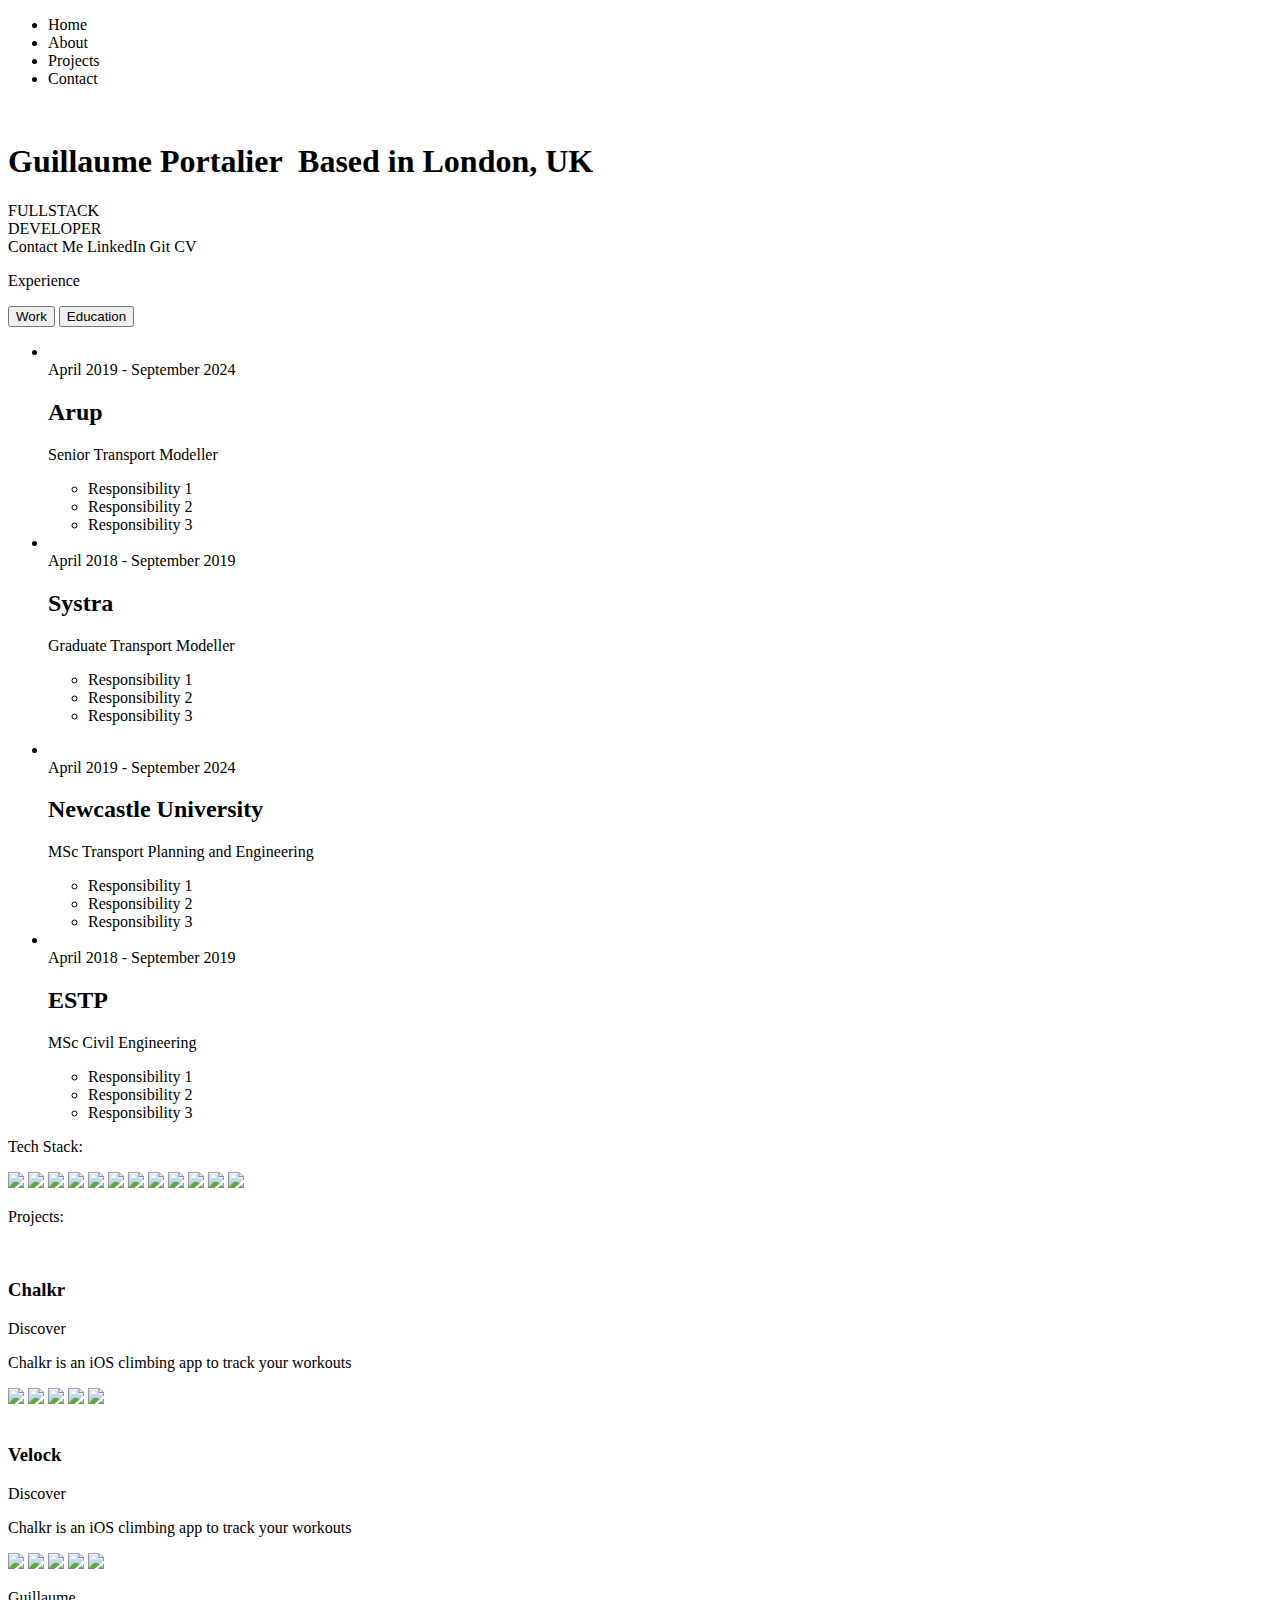
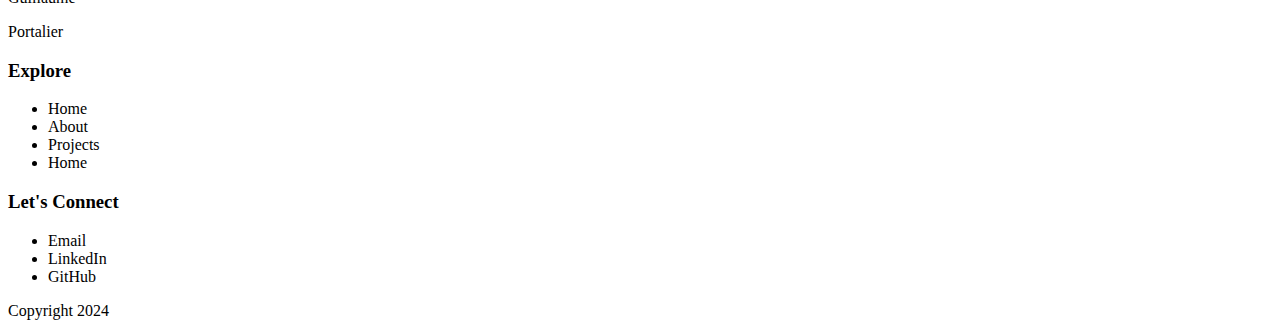
==== src/index.html @ f4f1e3ec "feat: base HTML structure" ====
<!doctype html>
<html class="no-js" lang="">
    <head>
        <meta charset="utf-8">
        <meta http-equiv="x-ua-compatible" content="ie=edge">
        <title>Guillaume Portalier</title>
        <meta name="description" content="">
        <meta name="viewport" content="width=device-width, initial-scale=1">

        <link rel="apple-touch-icon" href="/apple-touch-icon.png">
        <!-- Place favicon.ico in the root directory -->

    </head>
    <body>


        <header>
            <nav>
                <ul>
                    <li>Home</li>
                    <li>About</li>
                    <li>Projects</li>
                    <li>Contact</li>
                </ul>
            </nav>
        <header>


        <div class='hero-section'>
            <main>
                <img></img>
                <h1>
                    <span>Guillaume Portalier</span>
                    <span>
                        <img></img>
                        <span> Based in London, UK</span>
                    </span>
                </h1>

                <div class='job-role'>
                    <div>FULLSTACK</div>
                    <div>DEVELOPER</div>
                </div>

                <div class='button-container')>
                    <a>Contact Me</a>
                    <a>LinkedIn</a>
                    <a>Git</a>
                    <a>CV</a>
                </div>

            </main>

            <section></section>
            <div class='empty'></div>

            <section>
                <p>Experience</p>
                <div class='experience-selector'>
                    <button>Work</button>
                    <button>Education</button>
                </div>

                <div class='work-section'>
                    <ul>
                        <li>
                            <img class='logo'></img>
                            <div class='description'>
                                <time>April 2019 - September 2024</time>
                                <h2>Arup</h2>
                                <p>Senior Transport Modeller</p>
                                <div class='bullet-points'>
                                    <ul>
                                        <li>Responsibility 1</li>
                                        <li>Responsibility 2</li>
                                        <li>Responsibility 3</li>
                                    </ul>
                                </div>
                            </div>
                        </li>
                        <li>
                            <img class='logo'></img>
                            <div class='description'>
                                <time>April 2018 - September 2019</time>
                                <h2>Systra</h2>
                                <p>Graduate Transport Modeller</p>
                                <div class='bullet-points'>
                                    <ul>
                                        <li>Responsibility 1</li>
                                        <li>Responsibility 2</li>
                                        <li>Responsibility 3</li>
                                    </ul>
                                </div>
                            </div>
                        </li>
                    </ul>
                </div>
                <div class='education-section'>
                    <ul>
                        <li>
                            <img class='logo'></img>
                            <div class='description'>
                                <time>April 2019 - September 2024</time>
                                <h2>Newcastle University</h2>
                                <p>MSc Transport Planning and Engineering</p>
                                <div class='bullet-points'>
                                    <ul>
                                        <li>Responsibility 1</li>
                                        <li>Responsibility 2</li>
                                        <li>Responsibility 3</li>
                                    </ul>
                                </div>
                            </div>
                        </li>
                        <li>
                            <img class='logo'></img>
                            <div class='description'>
                                <time>April 2018 - September 2019</time>
                                <h2>ESTP</h2>
                                <p>MSc Civil Engineering</p>
                                <div class='bullet-points'>
                                    <ul>
                                        <li>Responsibility 1</li>
                                        <li>Responsibility 2</li>
                                        <li>Responsibility 3</li>
                                    </ul>
                                </div>
                            </div>
                        </li>
                    </ul>
                </div>

            </section>

            <section></section>
            <div class='empty'></div>

            <section>
                <div class='technologies'>
                    <p>Tech Stack:</p>
                    <div class='logos'>
                        <img src="https://img.shields.io/badge/logo-javascript-blue?logo=javascript&logoColor=f5f5f5"/>
                        <img src="https://img.shields.io/badge/logo-typescript-blue?logo=typescript&logoColor=f5f5f5"/>
                        <img src="https://img.shields.io/badge/logo-postgresql-blue?logo=postgresql&logoColor=f5f5f5"/>
                        <img src="https://img.shields.io/badge/logo-python-blue?logo=python&logoColor=f5f5f5"/>
                        <img src="https://img.shields.io/badge/logo-html5-blue?logo=html5&logoColor=f5f5f5"/>
                        <img src="https://img.shields.io/badge/logo-css-blue?logo=css&logoColor=f5f5f5"/>
                        <img src="https://img.shields.io/badge/logo-react-blue?logo=react&logoColor=f5f5f5"/>
                        <img src="https://img.shields.io/badge/logo-nodejs-blue?logo=nodejs&logoColor=f5f5f5"/>
                        <img src="https://img.shields.io/badge/logo-fastapi-blue?logo=fastapi&logoColor=f5f5f5"/>
                        <img src="https://img.shields.io/badge/logo-pytest-blue?logo=pytest&logoColor=f5f5f5"/>
                        <img src="https://img.shields.io/badge/logo-jest-blue?logo=jest&logoColor=f5f5f5"/>
                        <img src="https://img.shields.io/badge/logo-git-blue?logo=git&logoColor=f5f5f5"/>
                    </div>
                </div>
            </section>

            <section></section>
            <div class='empty'></div>

            <section>
                <div class='projects'>
                    <p>Projects:</p>
                    <div class='project-container'>
                        <a>
                            <img/>
                            <div class='project-card'>
                                <div class='project-header'>
                                    <h3>Chalkr</h3>
                                    <a>Discover</a>
                                </div>
                                <p>Chalkr is an iOS climbing app to track your workouts</p>
                                <div class='project-technologies'>
                                    <img src="https://img.shields.io/badge/logo-css-blue?logo=css&logoColor=f5f5f5"/>
                                    <img src="https://img.shields.io/badge/logo-react-blue?logo=react&logoColor=f5f5f5"/>
                                    <img src="https://img.shields.io/badge/logo-nodejs-blue?logo=nodejs&logoColor=f5f5f5"/>
                                    <img src="https://img.shields.io/badge/logo-fastapi-blue?logo=fastapi&logoColor=f5f5f5"/>
                                    <img src="https://img.shields.io/badge/logo-git-blue?logo=git&logoColor=f5f5f5"/>
                                </div>
                            </div>
                        </a>
                        <a>
                            <img/>
                            <div class='project-card'>
                                <div class='project-header'>
                                    <h3>Velock</h3>
                                    <a>Discover</a>
                                </div>
                                <p>Chalkr is an iOS climbing app to track your workouts</p>
                                <div class='project-technologies'>
                                    <img src="https://img.shields.io/badge/logo-css-blue?logo=css&logoColor=f5f5f5"/>
                                    <img src="https://img.shields.io/badge/logo-react-blue?logo=react&logoColor=f5f5f5"/>
                                    <img src="https://img.shields.io/badge/logo-nodejs-blue?logo=nodejs&logoColor=f5f5f5"/>
                                    <img src="https://img.shields.io/badge/logo-fastapi-blue?logo=fastapi&logoColor=f5f5f5"/>
                                    <img src="https://img.shields.io/badge/logo-git-blue?logo=git&logoColor=f5f5f5"/>
                                </div>
                            </div>
                        </a>
                    </div>
                </div>
            </section>

            <section></section>
            <div class='empty'></div>

            <section>
                <footer class='contact'>
                    <div class='footer-name'>
                        <p>Guillaume</p>
                        <p>Portalier</p>
                    </div>

                    <div class='footer-columns'>
                        <div class='footer-nav'>
                            <h3>Explore</h3>
                            <ul>
                                <li>
                                    <a>Home</a>
                                </li>
                                <li>
                                    <a>About</a>
                                </li>
                                <li>
                                    <a>Projects</a>
                                </li>
                                <li>
                                    <a>Home</a>
                                </li>
                            </ul>
                        </div>

                        <div class='footer-connect'>
                            <h3>Let's Connect</h3>
                            <ul>
                                <li>
                                    <a>Email</a>
                                </li>
                                <li>
                                    <a>LinkedIn</a>
                                </li>
                                <li>
                                    <a>GitHub</a>
                                </li>
                        </div>
                    </div>
                </footer>
                <div>
                    <p>Copyright 2024</p>
                </div>
            </section>
        </div>


    </body>
</html>
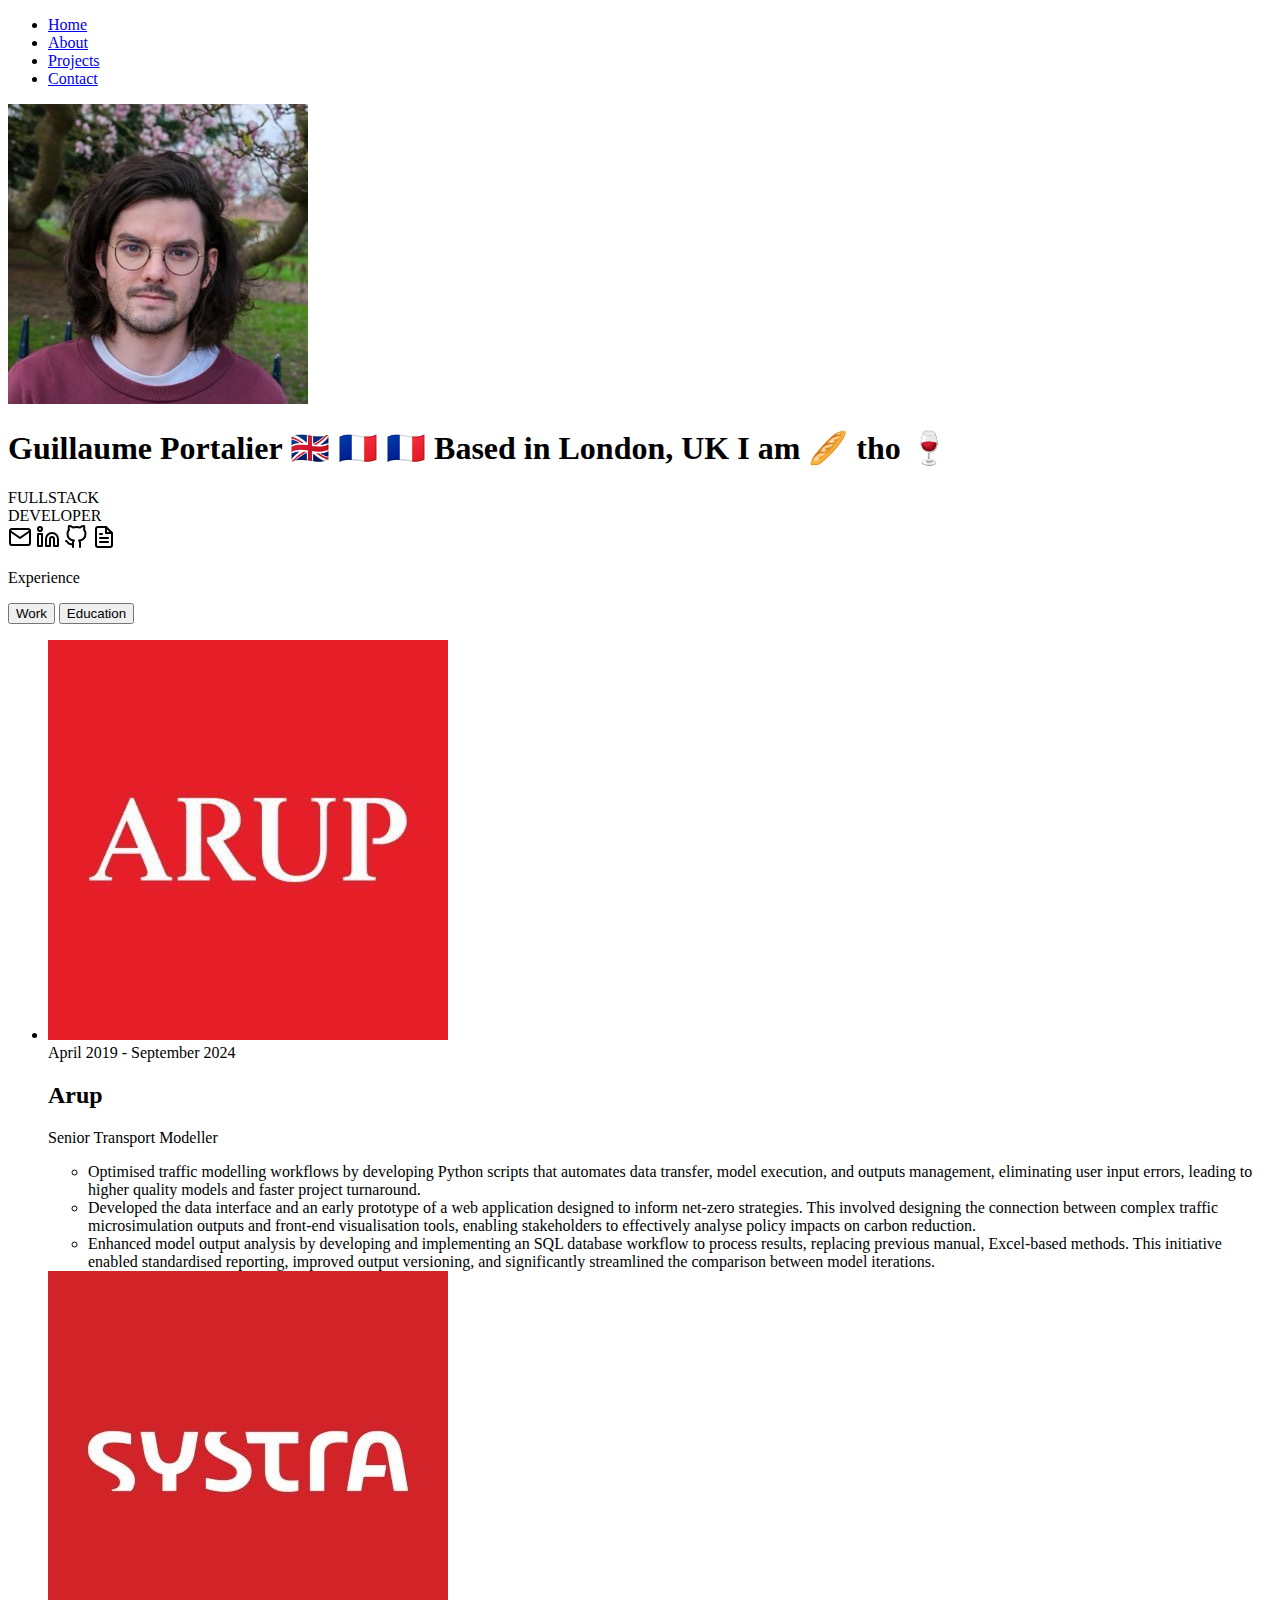
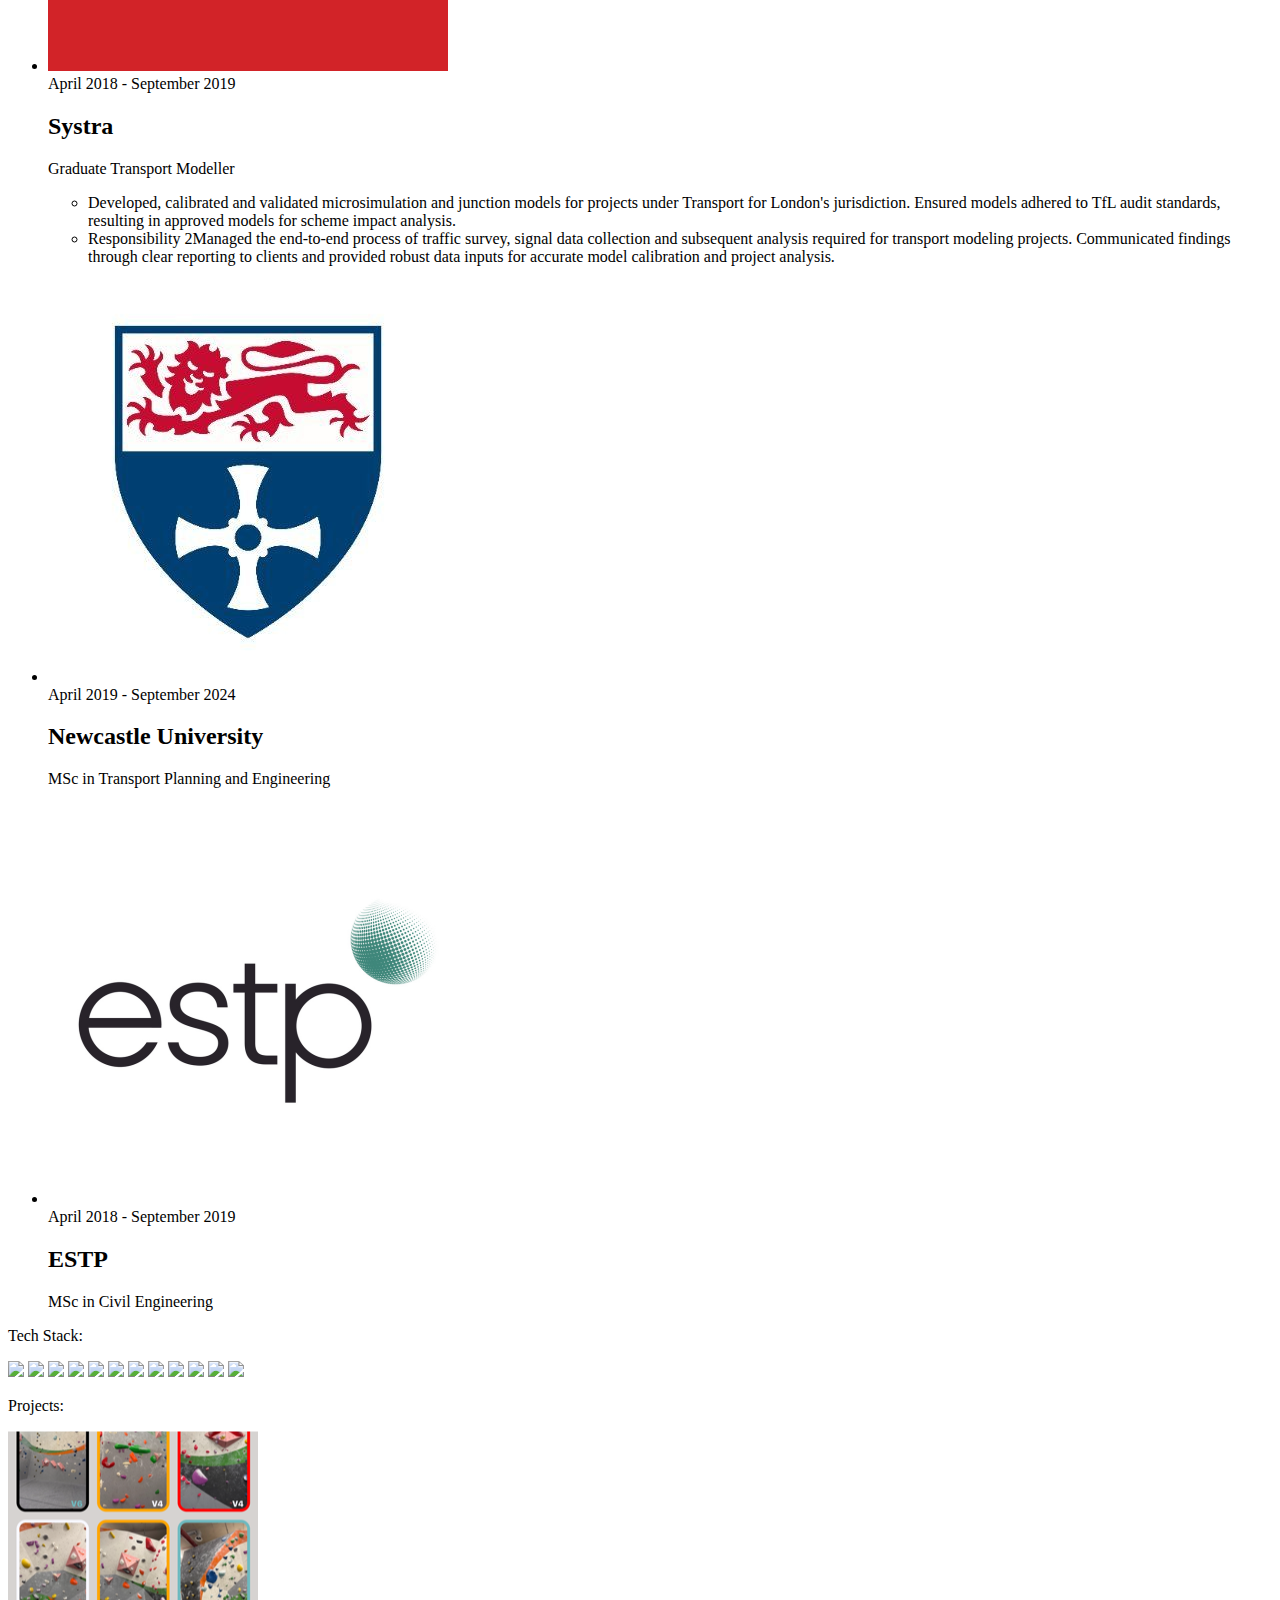
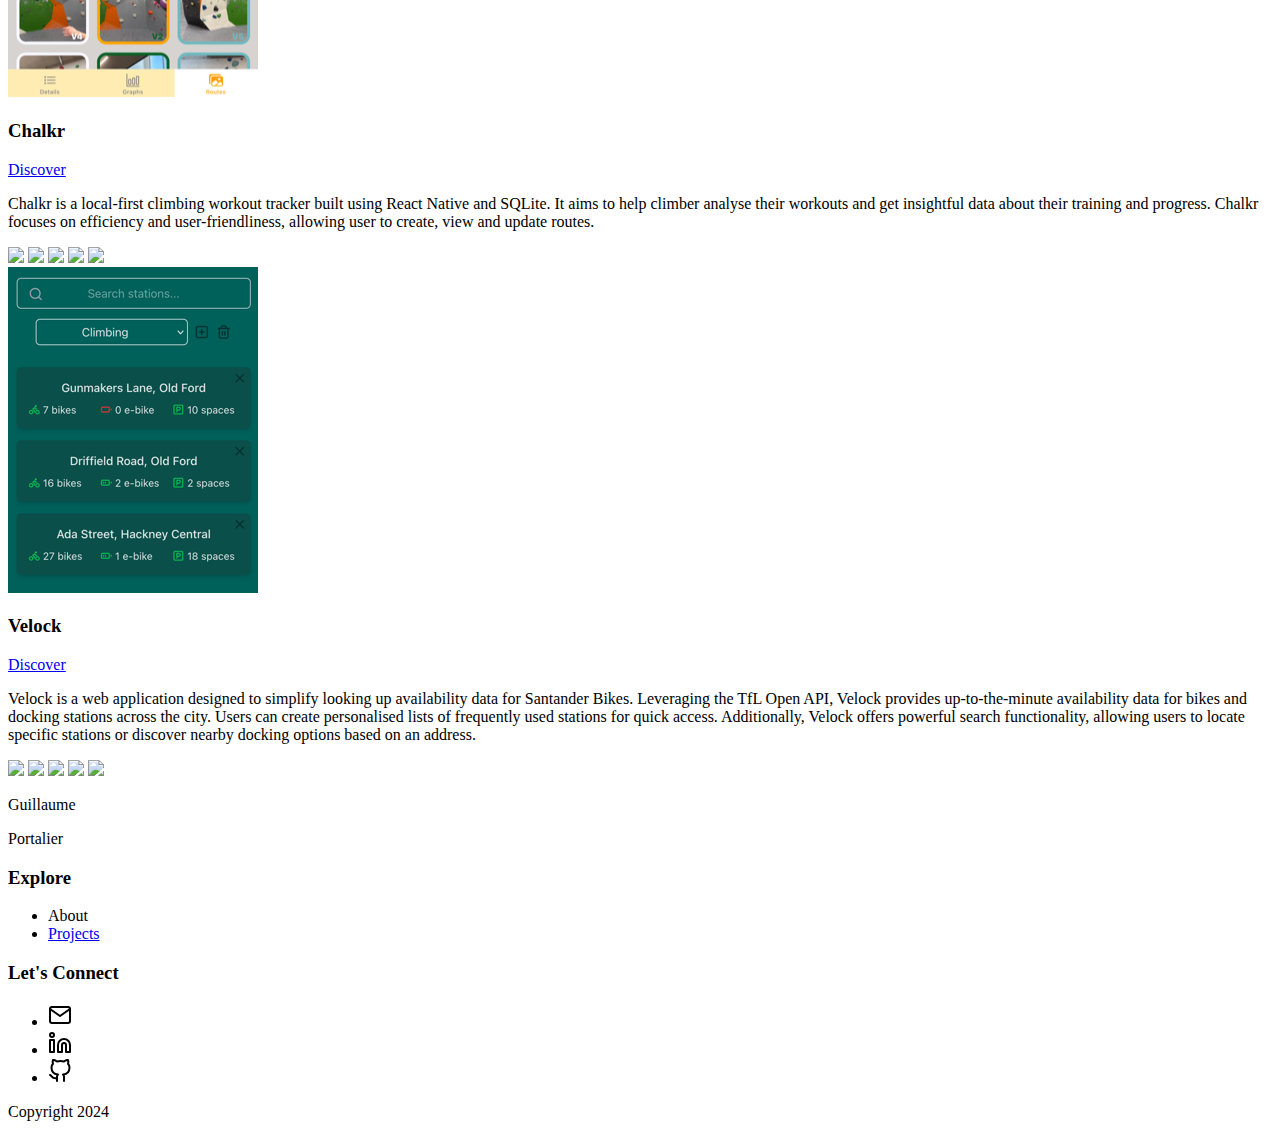
==== commit dc7b4c75: "feat: HTML content, hrefs and icons" ====
--- a/src/index.html
+++ b/src/index.html
@@ -17,23 +17,26 @@
         <header>
             <nav>
                 <ul>
-                    <li>Home</li>
-                    <li>About</li>
-                    <li>Projects</li>
-                    <li>Contact</li>
+                    <li><a href='/'>Home</a></li>
+                    <li><a href='#about'>About</a></li>
+                    <li><a href='#projects'>Projects</a></li>
+                    <li><a href='#contact'>Contact</a></li>
                 </ul>
             </nav>
         <header>
 
 
-        <div class='hero-section'>
+        <div class='hero-section' id="home">
             <main>
-                <img></img>
+                <img src="../assets/img/profile-pic.jpg"></img>
                 <h1>
                     <span>Guillaume Portalier</span>
                     <span>
-                        <img></img>
-                        <span> Based in London, UK</span>
+                        <span>🇬🇧</span>
+                        <span>🇫🇷</span>
+                        <span>🇫🇷</span>
+                        <span>Based in London, UK</span>
+                        <span>I am 🥖 tho 🍷</span>
                     </span>
                 </h1>
 
@@ -43,10 +46,10 @@
                 </div>
 
                 <div class='button-container')>
-                    <a>Contact Me</a>
-                    <a>LinkedIn</a>
-                    <a>Git</a>
-                    <a>CV</a>
+                    <a href="mailto:portalier.g@gmail.com" target="_blank"><img src="../assets/svg/mail.svg"/></a>
+                    <a href="https://www.linkedin.com/in/guillaumeportalier/" target="_blank"><img src="../assets/svg/linkedin.svg"/></a>
+                    <a href="https://github.com/Portavion" target="_blank"><img src="../assets/svg/github.svg"/></a>
+                    <a href="../assets/240417 - Guillaume Portalier Resume.pdf" target="_blank"><img src="../assets/svg/file-text.svg"/></a>
                 </div>
 
             </main>
@@ -54,7 +57,7 @@
             <section></section>
             <div class='empty'></div>
 
-            <section>
+            <section id="experience">
                 <p>Experience</p>
                 <div class='experience-selector'>
                     <button>Work</button>
@@ -64,31 +67,35 @@
                 <div class='work-section'>
                     <ul>
                         <li>
-                            <img class='logo'></img>
+                            <img class='logo' src="../assets/img/arup.jpeg"></img>
                             <div class='description'>
                                 <time>April 2019 - September 2024</time>
                                 <h2>Arup</h2>
                                 <p>Senior Transport Modeller</p>
                                 <div class='bullet-points'>
                                     <ul>
-                                        <li>Responsibility 1</li>
-                                        <li>Responsibility 2</li>
-                                        <li>Responsibility 3</li>
+                                        <li>Optimised traffic modelling workflows by developing Python scripts that automates data transfer, model execution, and outputs management, eliminating user input errors, leading to higher quality models and faster project turnaround.
+</li>
+                                        <li>Developed the data interface and an early prototype of a web application designed to inform net-zero strategies. This involved designing the connection between complex traffic microsimulation outputs and front-end visualisation tools, enabling stakeholders to effectively analyse policy impacts on carbon reduction.
+</li>
+                                        <li>Enhanced model output analysis by developing and implementing an SQL database workflow to process results, replacing previous manual, Excel-based methods. This initiative enabled standardised reporting, improved output versioning, and significantly streamlined the comparison between model iterations.
+</li>
                                     </ul>
                                 </div>
                             </div>
                         </li>
                         <li>
-                            <img class='logo'></img>
+                            <img class='logo' src="../assets/img/systra.jpeg"></img>
                             <div class='description'>
                                 <time>April 2018 - September 2019</time>
                                 <h2>Systra</h2>
                                 <p>Graduate Transport Modeller</p>
                                 <div class='bullet-points'>
                                     <ul>
-                                        <li>Responsibility 1</li>
-                                        <li>Responsibility 2</li>
-                                        <li>Responsibility 3</li>
+                                        <li>Developed, calibrated and validated microsimulation and junction models for projects under Transport for London's jurisdiction. Ensured models adhered to TfL audit standards, resulting in approved models for scheme impact analysis.
+</li>
+<li>Responsibility 2Managed the end-to-end process of traffic survey, signal data collection and subsequent analysis required for transport modeling projects. Communicated findings through clear reporting to clients and provided robust data inputs for accurate model calibration and project analysis.
+</li>
                                     </ul>
                                 </div>
                             </div>
@@ -98,33 +105,19 @@
                 <div class='education-section'>
                     <ul>
                         <li>
-                            <img class='logo'></img>
+                            <img class='logo' src="../assets/img/newcastle.jpeg"></img>
                             <div class='description'>
                                 <time>April 2019 - September 2024</time>
                                 <h2>Newcastle University</h2>
-                                <p>MSc Transport Planning and Engineering</p>
-                                <div class='bullet-points'>
-                                    <ul>
-                                        <li>Responsibility 1</li>
-                                        <li>Responsibility 2</li>
-                                        <li>Responsibility 3</li>
-                                    </ul>
-                                </div>
-                            </div>
-                        </li>
-                        <li>
-                            <img class='logo'></img>
+                                <p>MSc in Transport Planning and Engineering</p>
+                            </div>
+                        </li>
+                        <li>
+                            <img class='logo' src="../assets/img/estp.png"></img>
                             <div class='description'>
                                 <time>April 2018 - September 2019</time>
                                 <h2>ESTP</h2>
-                                <p>MSc Civil Engineering</p>
-                                <div class='bullet-points'>
-                                    <ul>
-                                        <li>Responsibility 1</li>
-                                        <li>Responsibility 2</li>
-                                        <li>Responsibility 3</li>
-                                    </ul>
-                                </div>
+                                <p>MSc in Civil Engineering</p>
                             </div>
                         </li>
                     </ul>
@@ -135,7 +128,7 @@
             <section></section>
             <div class='empty'></div>
 
-            <section>
+            <section id="technologies">
                 <div class='technologies'>
                     <p>Tech Stack:</p>
                     <div class='logos'>
@@ -158,18 +151,18 @@
             <section></section>
             <div class='empty'></div>
 
-            <section>
+            <section id="projects">
                 <div class='projects'>
                     <p>Projects:</p>
                     <div class='project-container'>
-                        <a>
-                            <img/>
+                        <div>
+                            <img src="../assets/img/chalkr-img.png"/>
                             <div class='project-card'>
                                 <div class='project-header'>
                                     <h3>Chalkr</h3>
-                                    <a>Discover</a>
-                                </div>
-                                <p>Chalkr is an iOS climbing app to track your workouts</p>
+                                    <a href="https://github.com/Portavion/Chalkr" target="_blank">Discover</a>
+                                </div>
+                                <p>Chalkr is a local-first climbing workout tracker built using React Native and SQLite. It aims to help climber analyse their workouts and get insightful data about their training and progress. Chalkr focuses on efficiency and user-friendliness, allowing user to create, view and update routes.</p>
                                 <div class='project-technologies'>
                                     <img src="https://img.shields.io/badge/logo-css-blue?logo=css&logoColor=f5f5f5"/>
                                     <img src="https://img.shields.io/badge/logo-react-blue?logo=react&logoColor=f5f5f5"/>
@@ -178,15 +171,15 @@
                                     <img src="https://img.shields.io/badge/logo-git-blue?logo=git&logoColor=f5f5f5"/>
                                 </div>
                             </div>
-                        </a>
-                        <a>
-                            <img/>
+                        </div>
+                        <div>
+                            <img src="../assets/img/velock-screenshot.png"/>
                             <div class='project-card'>
                                 <div class='project-header'>
                                     <h3>Velock</h3>
-                                    <a>Discover</a>
-                                </div>
-                                <p>Chalkr is an iOS climbing app to track your workouts</p>
+                                    <a href="https://github.com/Portavion/velock" target="_blank">Discover</a>
+                                </div>
+                                <p>Velock is a web application designed to simplify looking up availability data for Santander Bikes. Leveraging the TfL Open API, Velock provides up-to-the-minute availability data for bikes and docking stations across the city. Users can create personalised lists of frequently used stations for quick access. Additionally, Velock offers powerful search functionality, allowing users to locate specific stations or discover nearby docking options based on an address. </p>
                                 <div class='project-technologies'>
                                     <img src="https://img.shields.io/badge/logo-css-blue?logo=css&logoColor=f5f5f5"/>
                                     <img src="https://img.shields.io/badge/logo-react-blue?logo=react&logoColor=f5f5f5"/>
@@ -195,15 +188,15 @@
                                     <img src="https://img.shields.io/badge/logo-git-blue?logo=git&logoColor=f5f5f5"/>
                                 </div>
                             </div>
-                        </a>
-                    </div>
-                </div>
-            </section>
-
-            <section></section>
-            <div class='empty'></div>
-
-            <section>
+                        </div>
+                    </div>
+                </div>
+            </section>
+
+            <section></section>
+            <div class='empty'></div>
+
+            <section id="contact">
                 <footer class='contact'>
                     <div class='footer-name'>
                         <p>Guillaume</p>
@@ -215,16 +208,10 @@
                             <h3>Explore</h3>
                             <ul>
                                 <li>
-                                    <a>Home</a>
-                                </li>
-                                <li>
-                                    <a>About</a>
-                                </li>
-                                <li>
-                                    <a>Projects</a>
-                                </li>
-                                <li>
-                                    <a>Home</a>
+                                    <a target="#home">About</a>
+                                </li>
+                                <li>
+                                    <a href="#projects">Projects</a>
                                 </li>
                             </ul>
                         </div>
@@ -233,13 +220,13 @@
                             <h3>Let's Connect</h3>
                             <ul>
                                 <li>
-                                    <a>Email</a>
-                                </li>
-                                <li>
-                                    <a>LinkedIn</a>
-                                </li>
-                                <li>
-                                    <a>GitHub</a>
+                                    <a href="mailto:portalier.g@gmail.com" target="_blank"><img src="../assets/svg/mail.svg"/></a>
+                                </li>
+                                <li>
+                                    <a href="mailto:portalier.g@gmail.com" target="_blank"><img src="../assets/svg/linkedin.svg"/></a>
+                                </li>
+                                <li>
+                                    <a href="mailto:portalier.g@gmail.com" target="_blank"><img src="../assets/svg/github.svg"/></a>
                                 </li>
                         </div>
                     </div>
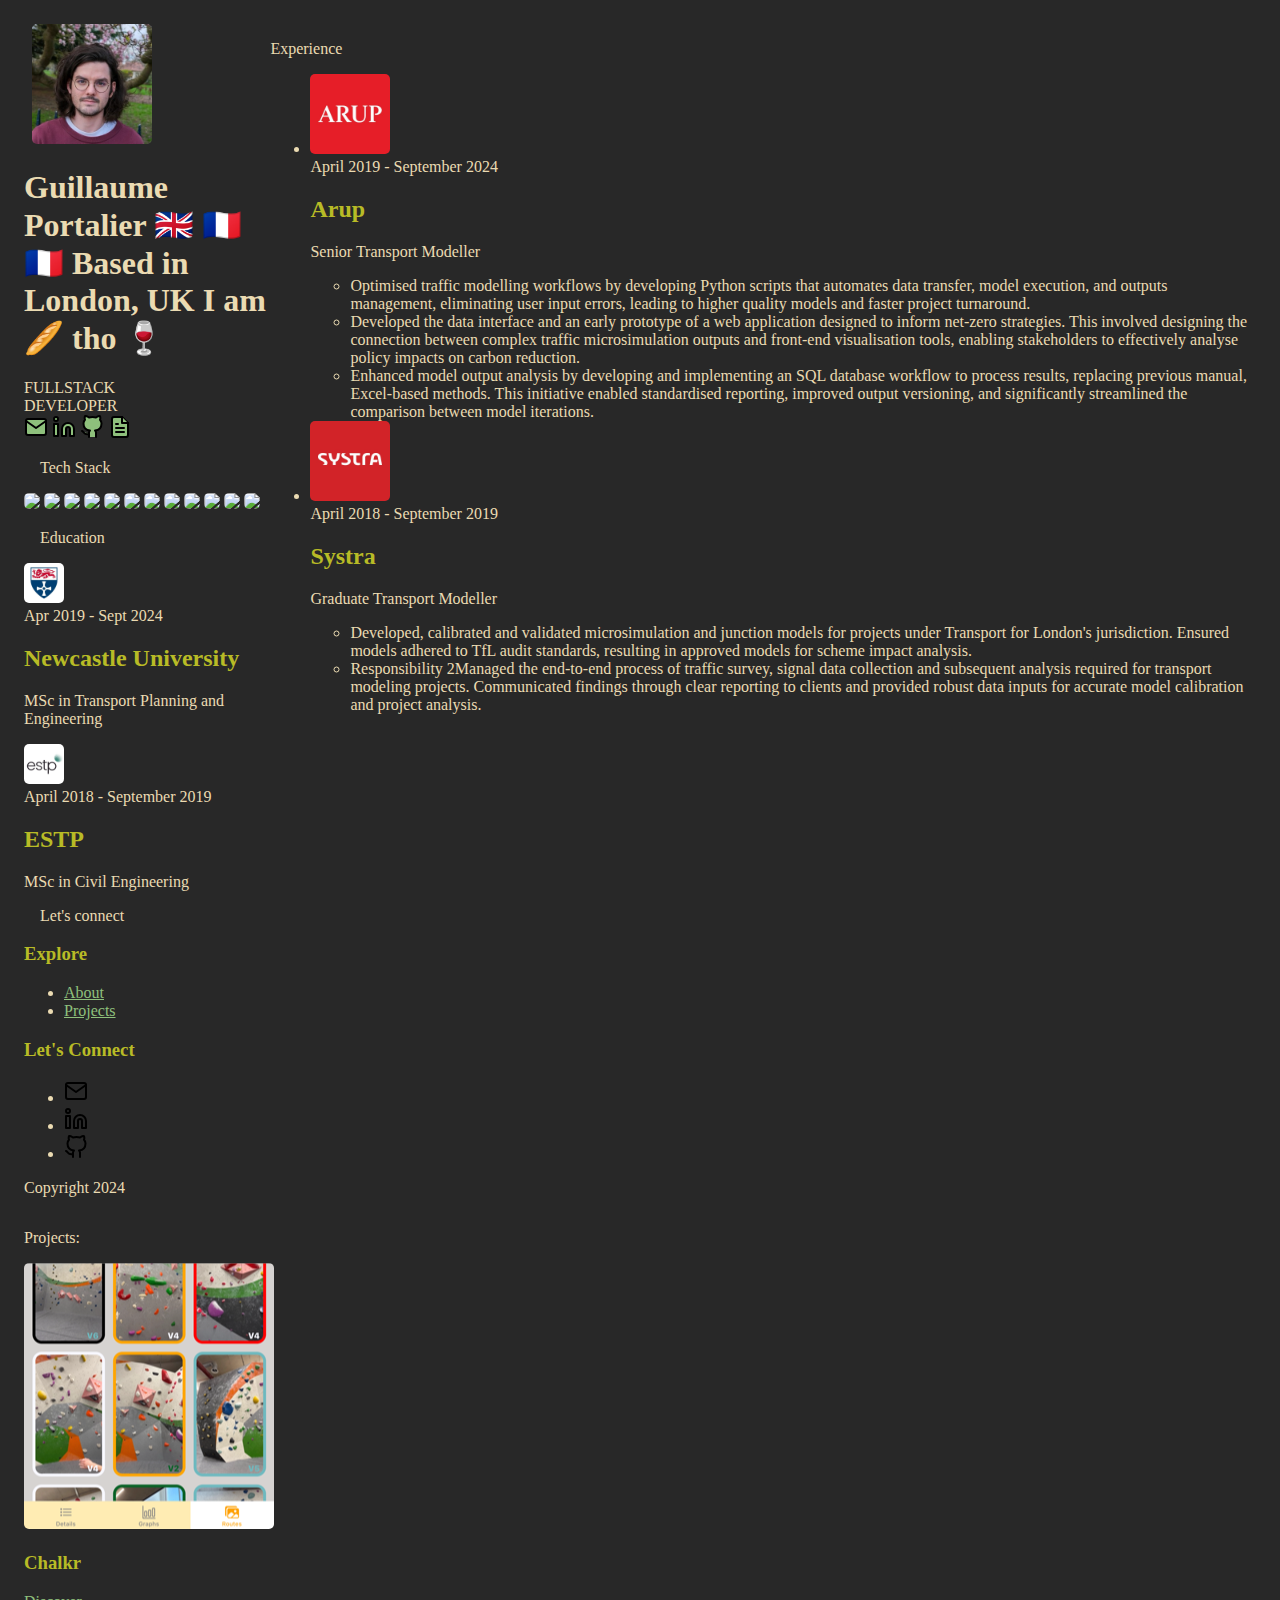
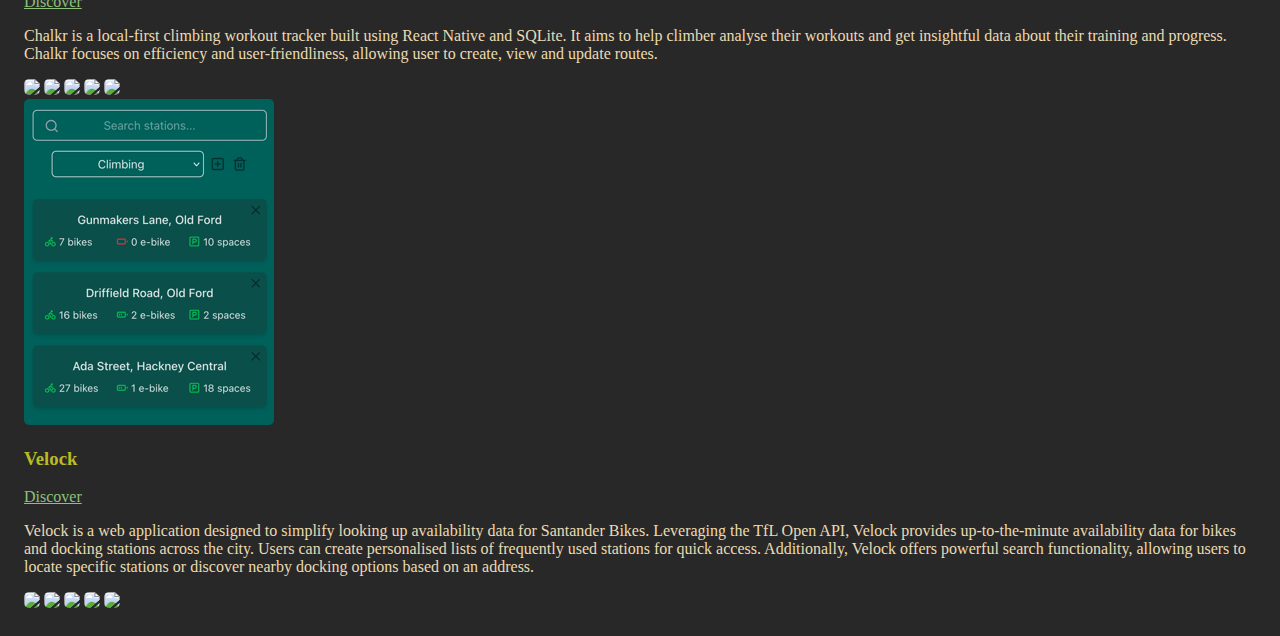
==== commit 789b952c: "styling: terminal styling and rearranging" ====
--- a/src/index.html
+++ b/src/index.html
@@ -1,5 +1,5 @@
 <!doctype html>
-<html class="no-js" lang="">
+<html class="no-js" lang="" data-webtui-theme="gruvbox-dark-medium">
     <head>
         <meta charset="utf-8">
         <meta http-equiv="x-ua-compatible" content="ie=edge">
@@ -8,129 +8,56 @@
         <meta name="viewport" content="width=device-width, initial-scale=1">
 
         <link rel="apple-touch-icon" href="/apple-touch-icon.png">
+        <link rel="stylesheet" href="index.css">
+        <link rel="stylesheet" href="style.css">
         <!-- Place favicon.ico in the root directory -->
-
+        <link
+        rel="stylesheet"
+              href="https://cdn.jsdelivr.net/npm/@webtui/css/dist/base.css"
+              />
+              <link
+              rel="stylesheet"
+              href="https://cdn.jsdelivr.net/npm/@webtui/css/dist/full.css"
+              />
     </head>
     <body>
 
-
-        <header>
-            <nav>
-                <ul>
-                    <li><a href='/'>Home</a></li>
-                    <li><a href='#about'>About</a></li>
-                    <li><a href='#projects'>Projects</a></li>
-                    <li><a href='#contact'>Contact</a></li>
-                </ul>
-            </nav>
-        <header>
-
-
-        <div class='hero-section' id="home">
-            <main>
-                <img src="../assets/img/profile-pic.jpg"></img>
-                <h1>
-                    <span>Guillaume Portalier</span>
-                    <span>
-                        <span>🇬🇧</span>
-                        <span>🇫🇷</span>
-                        <span>🇫🇷</span>
-                        <span>Based in London, UK</span>
-                        <span>I am 🥖 tho 🍷</span>
-                    </span>
-                </h1>
-
-                <div class='job-role'>
-                    <div>FULLSTACK</div>
-                    <div>DEVELOPER</div>
-                </div>
-
-                <div class='button-container')>
-                    <a href="mailto:portalier.g@gmail.com" target="_blank"><img src="../assets/svg/mail.svg"/></a>
-                    <a href="https://www.linkedin.com/in/guillaumeportalier/" target="_blank"><img src="../assets/svg/linkedin.svg"/></a>
-                    <a href="https://github.com/Portavion" target="_blank"><img src="../assets/svg/github.svg"/></a>
-                    <a href="../assets/240417 - Guillaume Portalier Resume.pdf" target="_blank"><img src="../assets/svg/file-text.svg"/></a>
-                </div>
-
-            </main>
-
-            <section></section>
-            <div class='empty'></div>
-
-            <section id="experience">
-                <p>Experience</p>
-                <div class='experience-selector'>
-                    <button>Work</button>
-                    <button>Education</button>
-                </div>
-
-                <div class='work-section'>
-                    <ul>
-                        <li>
-                            <img class='logo' src="../assets/img/arup.jpeg"></img>
-                            <div class='description'>
-                                <time>April 2019 - September 2024</time>
-                                <h2>Arup</h2>
-                                <p>Senior Transport Modeller</p>
-                                <div class='bullet-points'>
-                                    <ul>
-                                        <li>Optimised traffic modelling workflows by developing Python scripts that automates data transfer, model execution, and outputs management, eliminating user input errors, leading to higher quality models and faster project turnaround.
-</li>
-                                        <li>Developed the data interface and an early prototype of a web application designed to inform net-zero strategies. This involved designing the connection between complex traffic microsimulation outputs and front-end visualisation tools, enabling stakeholders to effectively analyse policy impacts on carbon reduction.
-</li>
-                                        <li>Enhanced model output analysis by developing and implementing an SQL database workflow to process results, replacing previous manual, Excel-based methods. This initiative enabled standardised reporting, improved output versioning, and significantly streamlined the comparison between model iterations.
-</li>
-                                    </ul>
-                                </div>
-                            </div>
-                        </li>
-                        <li>
-                            <img class='logo' src="../assets/img/systra.jpeg"></img>
-                            <div class='description'>
-                                <time>April 2018 - September 2019</time>
-                                <h2>Systra</h2>
-                                <p>Graduate Transport Modeller</p>
-                                <div class='bullet-points'>
-                                    <ul>
-                                        <li>Developed, calibrated and validated microsimulation and junction models for projects under Transport for London's jurisdiction. Ensured models adhered to TfL audit standards, resulting in approved models for scheme impact analysis.
-</li>
-<li>Responsibility 2Managed the end-to-end process of traffic survey, signal data collection and subsequent analysis required for transport modeling projects. Communicated findings through clear reporting to clients and provided robust data inputs for accurate model calibration and project analysis.
-</li>
-                                    </ul>
-                                </div>
-                            </div>
-                        </li>
-                    </ul>
-                </div>
-                <div class='education-section'>
-                    <ul>
-                        <li>
-                            <img class='logo' src="../assets/img/newcastle.jpeg"></img>
-                            <div class='description'>
-                                <time>April 2019 - September 2024</time>
-                                <h2>Newcastle University</h2>
-                                <p>MSc in Transport Planning and Engineering</p>
-                            </div>
-                        </li>
-                        <li>
-                            <img class='logo' src="../assets/img/estp.png"></img>
-                            <div class='description'>
-                                <time>April 2018 - September 2019</time>
-                                <h2>ESTP</h2>
-                                <p>MSc in Civil Engineering</p>
-                            </div>
-                        </li>
-                    </ul>
-                </div>
-
-            </section>
-
-            <section></section>
-            <div class='empty'></div>
-
-            <section id="technologies">
+            <div class="row">
+            <div class="column1">
+
+                <div id="box" box-="round contain:!top">
+                    <main>
+                        <img class="pic" src="../assets/img/profile-pic.jpg"></img>
+                        <h1>
+                            <span>Guillaume Portalier</span>
+                            <span>
+                                <span>🇬🇧</span>
+                                <span>🇫🇷</span>
+                                <span>🇫🇷</span>
+                                <span>Based in London, UK</span>
+                                <span>I am 🥖 tho 🍷</span>
+                            </span>
+                        </h1>
+
+                        <div class='job-role'>
+                            <div>FULLSTACK</div>
+                            <div>DEVELOPER</div>
+                        </div>
+
+                        <div class='button-container')>
+                            <a href="mailto:portalier.g@gmail.com" target="_blank"><img src="../assets/svg/mail-green.svg"/></a>
+                            <a href="https://www.linkedin.com/in/guillaumeportalier/" target="_blank"><img src="../assets/svg/linkedin-green.svg"/></a>
+                            <a href="https://github.com/Portavion" target="_blank"><img src="../assets/svg/github-green.svg"/></a>
+                            <a href="../assets/240417 - Guillaume Portalier Resume.pdf" target="_blank"><img src="../assets/svg/file-text-green.svg"/></a>
+                        </div>
+
+                    </main>
+            </div>
+
+            <div id="box" box-="round contain:!top">
+ <section id="technologies">
                 <div class='technologies'>
-                    <p>Tech Stack:</p>
+                    <p class='title'>Tech Stack</p>
                     <div class='logos'>
                         <img src="https://img.shields.io/badge/logo-javascript-blue?logo=javascript&logoColor=f5f5f5"/>
                         <img src="https://img.shields.io/badge/logo-typescript-blue?logo=typescript&logoColor=f5f5f5"/>
@@ -147,8 +74,126 @@
                     </div>
                 </div>
             </section>
+            </div>
+
+            <div id="box" box-="round contain:!top">
+                <div class='education-section'>
+                    <p class='title2'>Education</p>
+                    <img class='logo-school' src="../assets/img/newcastle.jpeg"></img>
+                            <div class='description'>
+                                <time>Apr 2019 - Sept 2024</time>
+                                <h2>Newcastle University</h2>
+                                <p>MSc in Transport Planning and Engineering</p>
+                            </div>
+                            <img class='logo-school' src="../assets/img/estp.png"></img>
+                            <div class='description'>
+                                <time>April 2018 - September 2019</time>
+                                <h2>ESTP</h2>
+                                <p>MSc in Civil Engineering</p>
+                            </div>
+                </div>
+            </div>
+
+            <div id="box" box-="round contain:!top">
+            <section id="contact">
+                <footer class='contact'>
+                    <div class='footer-header'>
+                        <p>Let's connect</p>
+                    </div>
+
+                    <div class='footer-columns'>
+                        <div class='footer-nav'>
+                            <h3>Explore</h3>
+                            <ul>
+                                <li>
+                                    <a target="#home">About</a>
+                                </li>
+                                <li>
+                                    <a href="#projects">Projects</a>
+                                </li>
+                            </ul>
+                        </div>
+
+                        <div class='footer-connect'>
+                            <h3>Let's Connect</h3>
+                            <ul>
+                                <li>
+                                    <a href="mailto:portalier.g@gmail.com" target="_blank"><img src="../assets/svg/mail.svg"/></a>
+                                </li>
+                                <li>
+                                    <a href="mailto:portalier.g@gmail.com" target="_blank"><img src="../assets/svg/linkedin.svg"/></a>
+                                </li>
+                                <li>
+                                    <a href="mailto:portalier.g@gmail.com" target="_blank"><img src="../assets/svg/github.svg"/></a>
+                                </li>
+                        </div>
+                    </div>
+                </footer>
+                <div>
+                    <p>Copyright 2024</p>
+                </div>
+            </section>
+
+            </div>
+
+            </div>
+            <div class="column">
+<section id="experience">
+                <p>Experience</p>
+                <div class='work-section'>
+                    <ul>
+                        <li>
+                            <img class='logo' src="../assets/img/arup.jpeg"></img>
+                            <div class='description'>
+                                <time>April 2019 - September 2024</time>
+                                <h2>Arup</h2>
+                                <p>Senior Transport Modeller</p>
+                                <div class='bullet-points'>
+                                    <ul>
+                                        <li>Optimised traffic modelling workflows by developing Python scripts that automates data transfer, model execution, and outputs management, eliminating user input errors, leading to higher quality models and faster project turnaround.
+</li>
+                                        <li>Developed the data interface and an early prototype of a web application designed to inform net-zero strategies. This involved designing the connection between complex traffic microsimulation outputs and front-end visualisation tools, enabling stakeholders to effectively analyse policy impacts on carbon reduction.
+</li>
+                                        <li>Enhanced model output analysis by developing and implementing an SQL database workflow to process results, replacing previous manual, Excel-based methods. This initiative enabled standardised reporting, improved output versioning, and significantly streamlined the comparison between model iterations.
+</li>
+                                    </ul>
+                                </div>
+                            </div>
+                        </li>
+                        <li>
+                            <img class='logo' src="../assets/img/systra.jpeg"></img>
+                            <div class='description'>
+                                <time>April 2018 - September 2019</time>
+                                <h2>Systra</h2>
+                                <p>Graduate Transport Modeller</p>
+                                <div class='bullet-points'>
+                                    <ul>
+                                        <li>Developed, calibrated and validated microsimulation and junction models for projects under Transport for London's jurisdiction. Ensured models adhered to TfL audit standards, resulting in approved models for scheme impact analysis.
+</li>
+<li>Responsibility 2Managed the end-to-end process of traffic survey, signal data collection and subsequent analysis required for transport modeling projects. Communicated findings through clear reporting to clients and provided robust data inputs for accurate model calibration and project analysis.
+</li>
+                                    </ul>
+                                </div>
+                            </div>
+                        </li>
+                    </ul>
+                </div>
+            </section>
+
+
+            </div>
+
+            </div>
+        <div class='hero-section' id="home" box-='square'>
 
             <section></section>
+            <div class='empty'></div>
+
+
+            <section></section>
+            <div class='empty'></div>
+
+                       <section></section>
             <div class='empty'></div>
 
             <section id="projects">
@@ -196,45 +241,6 @@
             <section></section>
             <div class='empty'></div>
 
-            <section id="contact">
-                <footer class='contact'>
-                    <div class='footer-name'>
-                        <p>Guillaume</p>
-                        <p>Portalier</p>
-                    </div>
-
-                    <div class='footer-columns'>
-                        <div class='footer-nav'>
-                            <h3>Explore</h3>
-                            <ul>
-                                <li>
-                                    <a target="#home">About</a>
-                                </li>
-                                <li>
-                                    <a href="#projects">Projects</a>
-                                </li>
-                            </ul>
-                        </div>
-
-                        <div class='footer-connect'>
-                            <h3>Let's Connect</h3>
-                            <ul>
-                                <li>
-                                    <a href="mailto:portalier.g@gmail.com" target="_blank"><img src="../assets/svg/mail.svg"/></a>
-                                </li>
-                                <li>
-                                    <a href="mailto:portalier.g@gmail.com" target="_blank"><img src="../assets/svg/linkedin.svg"/></a>
-                                </li>
-                                <li>
-                                    <a href="mailto:portalier.g@gmail.com" target="_blank"><img src="../assets/svg/github.svg"/></a>
-                                </li>
-                        </div>
-                    </div>
-                </footer>
-                <div>
-                    <p>Copyright 2024</p>
-                </div>
-            </section>
         </div>
 
 
--- a/src/index.css
+++ b/src/index.css
@@ -0,0 +1 @@
+@layer base{[data-webtui-theme|=gruvbox-dark]{--gb-dark-bg1: #3c3836;--gb-dark-bg2: #504945;--gb-dark-bg3: #665c54;--gb-dark-bg4: #7c6f64;--gb-dark-fg0: #fbf1c7;--gb-dark-fg1: #ebdbb2;--gb-dark-fg2: #d5c4a1;--gb-dark-fg3: #bdae93;--gb-dark-fg4: #a89984;--gb-dark-gray: #928374;--gb-red: #fb4934;--gb-green: #b8bb26;--gb-yellow: #fabd2f;--gb-blue: #83a598;--gb-purple: #d3869b;--gb-aqua: #8ec07c;--gb-orange: #fe8019;--background1: var(--gb-dark-bg1);--background2: var(--gb-dark-bg2);--background3: var(--gb-dark-bg3);--foreground0: var(--gb-dark-fg1);--foreground1: var(--gb-dark-fg2);--foreground2: var(--gb-dark-fg3)}[data-webtui-theme=gruvbox-dark-hard]{--gb-dark-bg0: #1d2021;--background0: var(--gb-dark-bg0)}[data-webtui-theme=gruvbox-dark-medium],[data-webtui-theme=gruvbox-dark],[data-webtui-theme=gruvbox]{--gb-dark-bg0: #282828;--background0: var(--gb-dark-bg0)}[data-webtui-theme=gruvbox-dark-soft]{--gb-dark-bg0: #32302f;--background0: var(--gb-dark-bg0)}[data-webtui-theme|=gruvbox-light]{--gb-light-bg1: #ebdbb2;--gb-light-bg2: #d5c4a1;--gb-light-bg3: #bdae93;--gb-light-bg4: #a89984;--gb-light-fg0: #282828;--gb-light-fg1: #3c3836;--gb-light-fg2: #504945;--gb-light-fg3: #665c54;--gb-light-fg4: #7c6f64;--gb-light-gray: #a89984;--gb-red: #cc241d;--gb-green: #98971a;--gb-yellow: #d79921;--gb-blue: #458588;--gb-purple: #b16286;--gb-aqua: #689d6a;--gb-orange: #d65d0e;--background1: var(--gb-light-bg1);--background2: var(--gb-light-bg2);--background3: var(--gb-light-bg3);--foreground0: var(--gb-light-fg1);--foreground1: var(--gb-light-fg2);--foreground2: var(--gb-light-fg3)}[data-webtui-theme=gruvbox-light-hard]{--gb-light-bg0: #f9f5d7;--background0: var(--gb-light-bg0)}[data-webtui-theme=gruvbox-light-medium],[data-webtui-theme=gruvbox-light]{--gb-light-bg0: #fbf1c7;--background0: var(--gb-light-bg0)}[data-webtui-theme=gruvbox-light-soft]{--gb-light-bg0: #f2e5bc;--background0: var(--gb-light-bg0)}}@layer components{[data-webtui-theme|=gruvbox] button[variant-=red]{--button-primary: var(--gb-red);--button-secondary: var(--background0)}[data-webtui-theme|=gruvbox] button[variant-=green]{--button-primary: var(--gb-green);--button-secondary: var(--background0)}[data-webtui-theme|=gruvbox] button[variant-=yellow]{--button-primary: var(--gb-yellow);--button-secondary: var(--background0)}[data-webtui-theme|=gruvbox] button[variant-=blue]{--button-primary: var(--gb-blue);--button-secondary: var(--background0)}[data-webtui-theme|=gruvbox] button[variant-=purple]{--button-primary: var(--gb-purple);--button-secondary: var(--background0)}[data-webtui-theme|=gruvbox] button[variant-=aqua]{--button-primary: var(--gb-aqua);--button-secondary: var(--background0)}[data-webtui-theme|=gruvbox] button[variant-=orange]{--button-primary: var(--gb-orange);--button-secondary: var(--background0)}[data-webtui-theme|=gruvbox-dark] button[variant-=gray]{--button-primary: var(--gb-dark-gray);--button-secondary: var(--background0)}[data-webtui-theme|=gruvbox-light] button[variant-=gray]{--button-primary: var(--gb-light-gray);--button-secondary: var(--background0)}}@layer components{[data-webtui-theme|=gruvbox] h1,[data-webtui-theme|=gruvbox] h2,[data-webtui-theme|=gruvbox] h3,[data-webtui-theme|=gruvbox] h4,[data-webtui-theme|=gruvbox] h5,[data-webtui-theme|=gruvbox] h6{color:var(--gb-green)}[data-webtui-theme|=gruvbox] p a,[data-webtui-theme|=gruvbox] blockquote a,[data-webtui-theme|=gruvbox] li a,[data-webtui-theme|=gruvbox] [is-~=typography-block] a{color:var(--gb-blue);text-decoration:underline}[data-webtui-theme|=gruvbox] p a:hover,[data-webtui-theme|=gruvbox] blockquote a:hover,[data-webtui-theme|=gruvbox] li a:hover,[data-webtui-theme|=gruvbox] [is-~=typography-block] a:hover{color:var(--gb-aqua)}[data-webtui-theme|=gruvbox] p code,[data-webtui-theme|=gruvbox] blockquote code,[data-webtui-theme|=gruvbox] li code,[data-webtui-theme|=gruvbox] [is-~=typography-block] code{color:var(--gb-orange)}}@layer components{[data-webtui-theme|=gruvbox] [is-~=badge][variant-=red]{--badge-color: var(--gb-red);--badge-text: var(--background0)}[data-webtui-theme|=gruvbox] [is-~=badge][variant-=green]{--badge-color: var(--gb-green);--badge-text: var(--background0)}[data-webtui-theme|=gruvbox] [is-~=badge][variant-=yellow]{--badge-color: var(--gb-yellow);--badge-text: var(--background0)}[data-webtui-theme|=gruvbox] [is-~=badge][variant-=blue]{--badge-color: var(--gb-blue);--badge-text: var(--background0)}[data-webtui-theme|=gruvbox] [is-~=badge][variant-=purple]{--badge-color: var(--gb-purple);--badge-text: var(--background0)}[data-webtui-theme|=gruvbox] [is-~=badge][variant-=aqua]{--badge-color: var(--gb-aqua);--badge-text: var(--background0)}[data-webtui-theme|=gruvbox] [is-~=badge][variant-=orange]{--badge-color: var(--gb-orange);--badge-text: var(--background0)}[data-webtui-theme|=gruvbox-dark] [is-~=badge][variant-=gray]{--badge-color: var(--gb-dark-gray);--badge-text: var(--background0)}[data-webtui-theme|=gruvbox-light] [is-~=badge][variant-=gray]{--badge-color: var(--gb-light-gray);--badge-text: var(--background0)}}
--- a/src/style.css
+++ b/src/style.css
@@ -0,0 +1,72 @@
+body {
+  background-color: #282828;
+  color: #ebdbb2; /* Example: A light, low-saturation color */
+  padding: 1rem;
+}
+
+div, p , span, li {
+  color: #ebdbb2; /* Example: A light, low-saturation color */
+}
+
+button {
+    --button-primary: var(--gb-yellow);
+    --box-border-color: var(--gb-yellow);}
+
+a {
+    color: var(--gb-aqua)
+}
+
+img {
+    border-radius: 5px;
+}
+
+.pic {
+    height: 15ich;
+    width: 15ch;
+    margin-left: 1ch;
+}
+
+.logo {
+    height: 10ich;
+    width: 10ch;
+}
+
+.logo-school {
+    height: 5ich;
+    width: 5ch;
+}
+
+.column1 {
+    float: left;
+    width: 20%;
+}
+
+.column {
+    float: left;
+    width: 80%;
+}
+.row:after {
+    content: "";
+    display: table;
+    clear: both;
+}
+#box {
+    --box-border-color: var(--gb-yellow);
+}
+
+.title {
+    background-color: #282828;
+    width: 10ch;
+    margin-left: 2ch;
+}
+
+.title2 {
+    background-color: #282828;
+    width: 9ch;
+    margin-left: 2ch;
+}
+.footer-header {
+    background-color: #282828;
+    width: 13ch;
+    margin-left: 2ch;
+}
